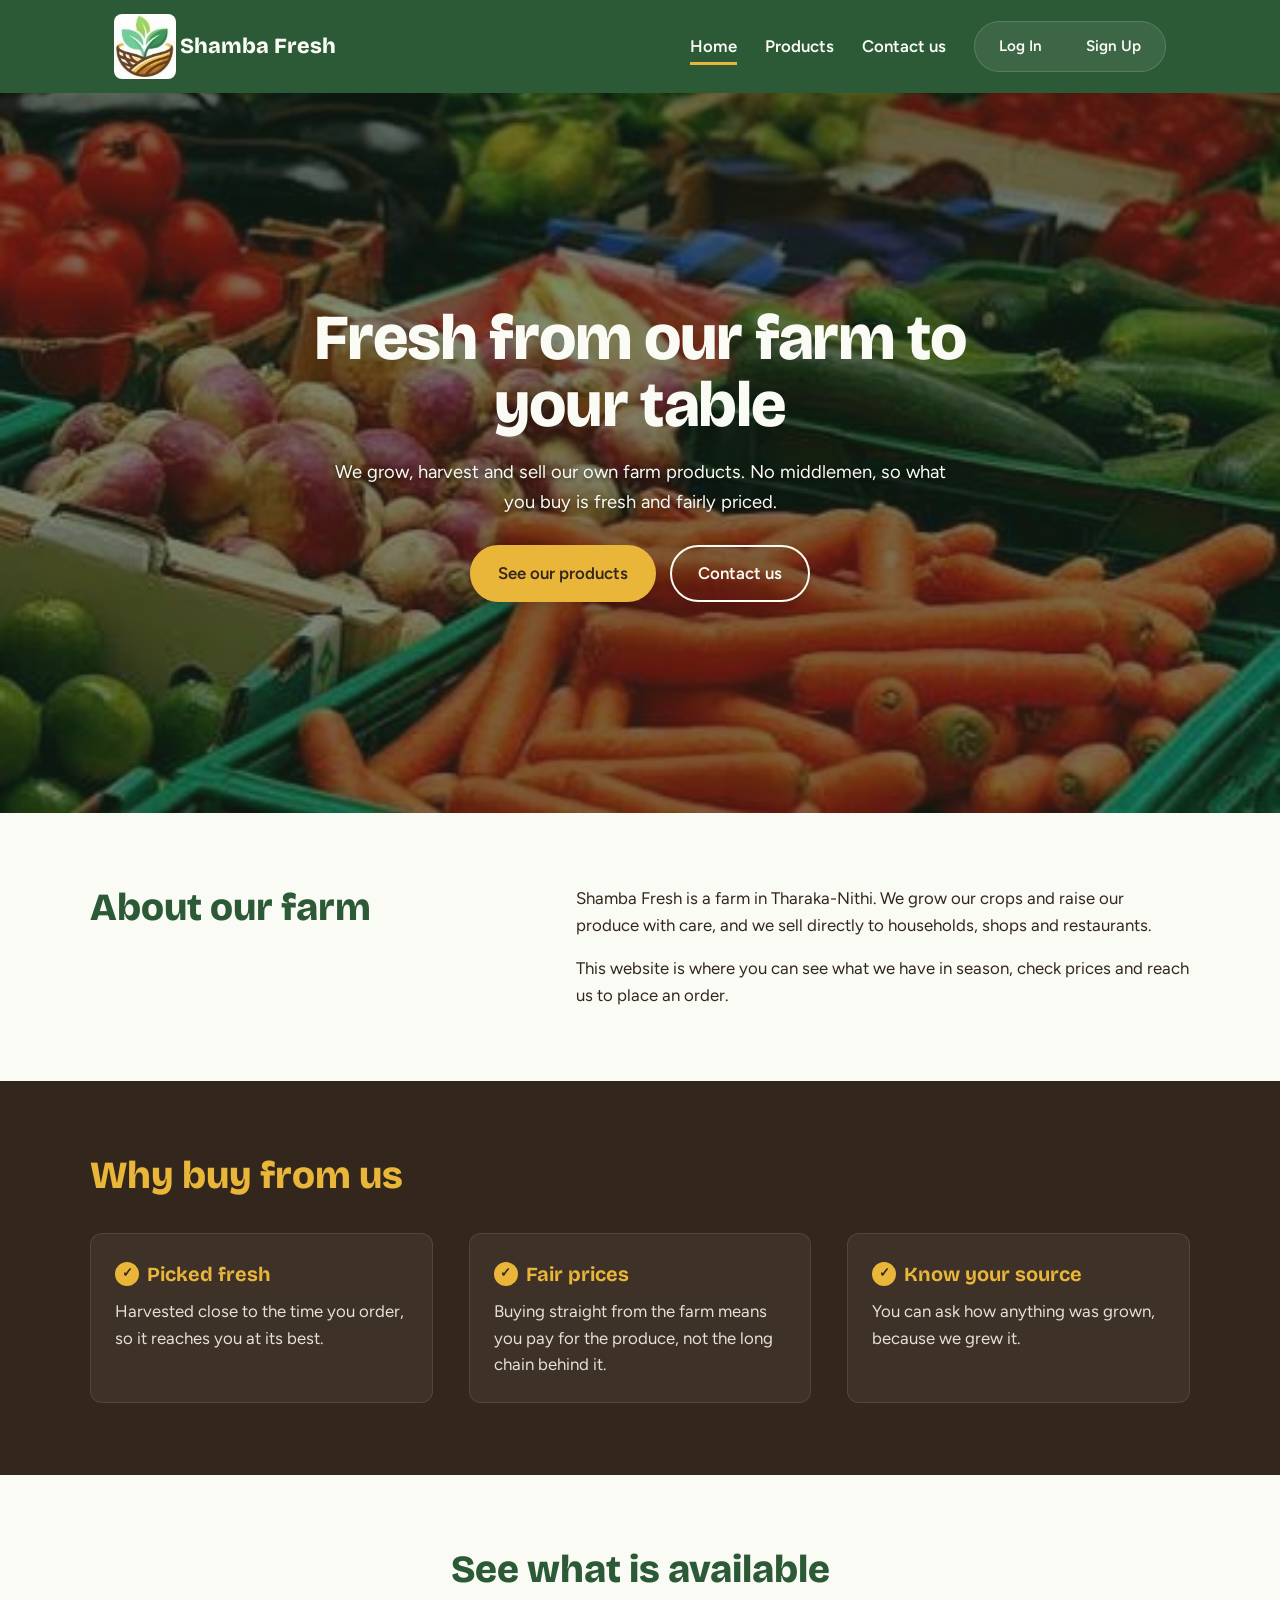
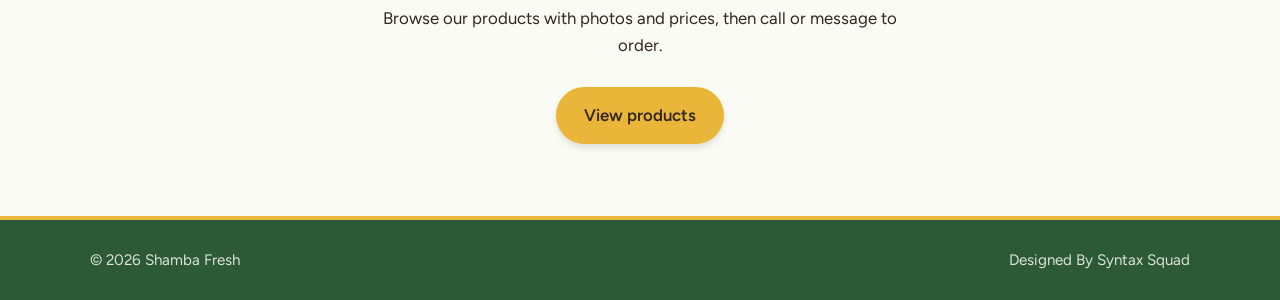
==== index.html @ ff7fd9ae "Initial commit" ====
<!DOCTYPE html>
<html lang="en">
<head>
  <!-- text encoding, so accents and symbols display correctly -->
  <meta charset="UTF-8">
  <!-- makes the page scale properly on phones -->
  <meta name="viewport" content="width=device-width, initial-scale=1">
  <!-- the text shown in the browser tab -->
  <title>Shamba Fresh | Farm products straight from the farm</title>
  <meta name="description" content="Fresh farm products grown and sold directly by our farm. Browse our products and get in touch to order.">
  
  <!-- opens the connection to Google Fonts early so the fonts load faster -->
  <link rel="preconnect" href="https://fonts.googleapis.com">
  <link rel="preconnect" href="https://fonts.gstatic.com" crossorigin>
  <!-- the two fonts: Bricolage Grotesque for headings, Figtree for body text -->
  <link href="https://fonts.googleapis.com/css2?family=Bricolage+Grotesque:wght@600;800&family=Figtree:wght@400;500;600&display=swap" rel="stylesheet">
  
  <!-- the small icon in the browser tab -->
  <link rel="icon" type="image/jpeg" href="assets/images/shambafreshlogo.jpg">
  <!-- all the styling lives in this one file -->
  <link rel="stylesheet" href="css/style.css">
</head>
<body>

  <!-- top bar shown on every public page -->
  <header>
    <div class="bar">
      <!-- logo and site name; links to the home page -->
      <a class="logo" href="index.html" aria-label="Shamba Fresh home">
        <img src="assets/images/shambafreshlogo.jpg" alt="">
        <span>Shamba Fresh</span>
      </a>
      
      <!-- the Menu button, only visible on phones (main.js opens and closes the navigation) -->
      <button class="menu-btn" aria-expanded="false" aria-controls="main-nav">Menu</button>
      
      <!-- the navigation links -->
      <nav id="main-nav" aria-label="Main">
        <ul>
          <!-- the public pages; aria-current marks the page I'm on -->
          <li><a href="index.html" aria-current="page">Home</a></li>
          <li><a href="products.html">Products</a></li>
          <li><a href="contact.html">Contact us</a></li>
          
          <!-- Dashboard (Hidden by default) -->
          <!-- My Dashboard link: hidden until main.js finds a logged in user, then it points to the right dashboard -->
          <li id="nav-dashboard" style="display: none;"><a href="dashboard.html">My Dashboard</a></li>
          
          <!-- Auth Section (Login/Signup) -->
          <!-- Log In / Sign Up: hidden once someone is logged in -->
          <li class="auth-section" id="nav-auth">
            <a href="login.html">Log In</a>
            <a href="signup.html">Sign Up</a>
          </li>

          <!-- Profile Dropdown (Hidden by default) -->
          <!-- avatar button and menu: shown only when logged in -->
          <li id="nav-profile" class="profile-nav" style="display: none;">
            <!-- round button that opens the menu -->
            <button class="profile-btn" id="profile-btn" aria-expanded="false">
              <!-- main.js puts the profile picture or the first letter in here -->
              <span class="avatar" id="user-avatar">U</span>
            </button>
            <!-- the menu under the avatar: My Profile and Log Out -->
            <div class="profile-dropdown" id="profile-dropdown">
              <a href="profile.html">My Profile</a>
              <a href="#" class="logout-link" onclick="logout()">Log Out</a>
            </div>
          </li>
        </ul>
      </nav>
    </div>
  </header>

  <!-- the page's own content starts here -->
  <main>
    <!-- Hero Section -->
    <div class="hero">
      <div class="hero-in">
        <div>
          <h1>Fresh from our farm to your table</h1>
          <p>We grow, harvest and sell our own farm products. No middlemen, so what you buy is fresh and fairly priced.</p>
          <!-- two buttons: browse the products or contact me -->
          <div class="btns">
            <a class="btn main" href="products.html">See our products</a>
            <a class="btn alt" href="contact.html">Contact us</a>
          </div>
        </div>
      </div>
    </div>

    <!-- About Section -->
    <section>
      <div class="wrap about">
        <h2>About our farm</h2>
        <div>
          <p>Shamba Fresh is a farm in Tharaka-Nithi. We grow our crops and raise our produce with care, and we sell directly to households, shops and restaurants.</p>
          <p>This website is where you can see what we have in season, check prices and reach us to place an order.</p>
        </div>
      </div>
    </section>

    <!-- Features Section -->
    <section class="why">
      <div class="wrap">
        <h2>Why buy from us</h2>
        <div class="points">
          <div>
            <h3>Picked fresh</h3>
            <p>Harvested close to the time you order, so it reaches you at its best.</p>
          </div>
          <div>
            <h3>Fair prices</h3>
            <p>Buying straight from the farm means you pay for the produce, not the long chain behind it.</p>
          </div>
          <div>
            <h3>Know your source</h3>
            <p>You can ask how anything was grown, because we grew it.</p>
          </div>
        </div>
      </div>
    </section>

    <!-- Call to Action Section -->
    <section class="cta">
      <div class="wrap">
        <h2>See what is available</h2>
        <p>Browse our products with photos and prices, then call or message to order.</p>
        <a class="btn main" href="products.html">View products</a>
      </div>
    </section>
  </main>

  <!-- bottom bar -->
  <footer>
    <div class="foot">
      <!-- main.js replaces 2026 with the current year -->
      <span>&copy; <span id="year">2026</span> Shamba Fresh</span>
      <span>Designed By Syntax Squad</span>
    </div>
  </footer>

  <!-- scripts load in this order: settings first (config.js), then the shared header code (main.js), then this page's own code -->
  <script src="javascript/config.js"></script>
  <script src="javascript/main.js"></script>
</body>
</html>
---- css/style.css ----
/* ============================================================
   ROOT VARIABLES & GLOBAL RESET
   ============================================================ */
:root {
  --hero-image: url("../assets/images/indexbackground.jpg");
  --leaf: #2c5a37;
  --soil: #33261d;
  --maize: #e9b63a;
  --milk: #fafbf5;
  --sage: #dfe8d2;
  --head: "Bricolage Grotesque", "Trebuchet MS", sans-serif;
  --body: "Figtree", "Segoe UI", Arial, sans-serif;
}

* { box-sizing: border-box; margin: 0; }
html { scroll-behavior: smooth; }

body { 
  font-family: var(--body); 
  color: var(--soil); 
  background: var(--milk); 
  line-height: 1.6; 
  font-size: 1.05rem; 
}

/* --- STICKY FOOTER LAYOUT (Standard Pages) --- */
body:not(.auth-body):not(.dash-body) {
  display: flex;
  flex-direction: column;
  min-height: 100vh;
}
body:not(.auth-body):not(.dash-body) main {
  flex: 1;
}
/* ----------------------------------------------- */

a { color: inherit; }
:focus-visible { outline: 3px solid var(--maize); outline-offset: 3px; }

/* ============================================================
   HEADER & MAIN NAVIGATION
   ============================================================ */
header { background: var(--leaf); color: var(--milk); }
.bar { max-width: 1100px; margin: 0 auto; padding: 14px 24px; display: flex; align-items: center; justify-content: space-between; gap: 16px; flex-wrap: wrap; }
.logo { display: flex; align-items: center; gap: 4px; text-decoration: none; font-family: var(--head); font-weight: 800; font-size: 1.35rem; }
.logo img { height: 65px; width: auto; display: block; border-radius: 8px; }
nav ul { list-style: none; padding: 0; display: flex; align-items: center; gap: 28px; width: 100%; }
nav a { text-decoration: none; font-weight: 600; padding: 6px 0; border-bottom: 3px solid transparent; }
nav a:hover, nav a[aria-current="page"] { border-bottom-color: var(--maize); }
.menu-btn { display: none; background: none; border: 2px solid var(--milk); color: var(--milk); border-radius: 8px; padding: 6px 12px; font: inherit; font-weight: 600; cursor: pointer; transition: .2s; }
.menu-btn:hover, .menu-btn:focus { background: rgba(255,255,255,.1); }

/* Auth Navigation Section */
.auth-section {
  display: flex;
  align-items: center;
  background: rgba(255, 255, 255, 0.08);
  border: 1px solid rgba(255, 255, 255, 0.15);
  border-radius: 999px;
  padding: 4px;
  gap: 4px;
  margin-left: auto;
}
.auth-section a { padding: 8px 20px; border-radius: 999px; border-bottom: none !important; font-size: 0.95rem; font-weight: 600; color: var(--milk); background: transparent; transition: all 0.25s ease; }
.auth-section a:hover { background: var(--maize); color: var(--soil) !important; }

/* ============================================================
   PROFILE DROPDOWN (Top Right)
   ============================================================ */
.profile-nav { position: relative; margin-left: auto; }
.profile-btn { background: none; border: none; cursor: pointer; padding: 0; display: flex; align-items: center; }
.avatar { display: flex; align-items: center; justify-content: center; width: 42px; height: 42px; border-radius: 50%; background: var(--maize); color: var(--soil); font-family: var(--head); font-weight: 800; font-size: 1.3rem; border: 2px solid rgba(255, 255, 255, 0.2); transition: .2s; overflow: hidden; }
.avatar:hover { transform: scale(1.05); border-color: var(--milk); }
.avatar img { width: 100%; height: 100%; object-fit: cover; border-radius: 50%; }

.profile-dropdown { position: absolute; top: 55px; right: 0; background: #fff; border-radius: 8px; box-shadow: 0 10px 25px rgba(0,0,0,.15); min-width: 180px; display: none; flex-direction: column; overflow: hidden; z-index: 100; border: 1px solid rgba(0,0,0,.05); }
.profile-dropdown.show { display: flex; }
.profile-dropdown a { padding: 12px 16px; text-decoration: none; color: var(--soil); font-weight: 600; font-size: 0.95rem; border-bottom: 1px solid #eee; text-align: left; border-bottom: none !important; }
.profile-dropdown a:hover { background: var(--sage); color: var(--leaf); }
.profile-dropdown a.logout-link { color: #c0392b; border-top: 1px solid #eee; }
.profile-dropdown a.logout-link:hover { background: #fdf2f2; }

/* ============================================================
   HERO, SECTIONS & FOOTER (Landing Page)
   ============================================================ */
.hero { min-height: 80vh; display: flex; align-items: center; background-color: var(--leaf); background-image: linear-gradient(rgba(20,40,26,.55), rgba(20,40,26,.55)), var(--hero-image); background-size: cover; background-position: center; background-repeat: no-repeat; color: var(--milk); }
.hero-in { width: 100%; max-width: 820px; margin: 0 auto; padding: 96px 24px; text-align: center; }
h1 { font-family: var(--head); font-weight: 800; font-size: clamp(2.3rem, 5.5vw, 4rem); line-height: 1.05; letter-spacing: -.02em; color: var(--milk); }
.hero p { margin: 20px auto 0; max-width: 52ch; font-size: 1.15rem; text-shadow: 0 2px 4px rgba(0,0,0,.5); }

section { padding: 72px 24px; }
.wrap { max-width: 1100px; margin: 0 auto; }
h2 { font-family: var(--head); font-weight: 800; font-size: clamp(1.7rem, 3.5vw, 2.4rem); line-height: 1.15; color: var(--leaf); }

.about { display: grid; grid-template-columns: 1fr 1.4fr; gap: 48px; }
.about p { max-width: 62ch; }
.about p + p { margin-top: 16px; }

.why { background: var(--soil); color: var(--milk); }
.why h2 { color: var(--maize); }
.points { margin-top: 36px; display: grid; grid-template-columns: repeat(3, 1fr); gap: 36px; }
.points > div { background: rgba(255,255,255,.05); padding: 24px; border-radius: 12px; border: 1px solid rgba(255,255,255,.1); transition: .2s; }
.points > div:hover { transform: translateY(-5px); }
.points h3 { font-family: var(--head); font-size: 1.25rem; margin-bottom: 8px; color: var(--maize); display: flex; align-items: center; gap: 8px; }
.points h3::before { content: "✓"; background: var(--maize); color: var(--soil); border-radius: 50%; width: 24px; height: 24px; display: inline-flex; align-items: center; justify-content: center; font-size: .8rem; }
.points p { color: #e6e0d6; }

.cta { text-align: center; }
.cta p { margin: 14px auto 28px; max-width: 50ch; }
.cta .btn.main { background: var(--maize); border-color: var(--maize); color: var(--soil); }
.cta .btn.main:hover { background: var(--leaf); border-color: var(--leaf); color: var(--milk); }

footer { background: var(--leaf); color: var(--milk); padding: 28px 24px; border-top: 4px solid var(--maize); }
.foot { max-width: 1100px; margin: 0 auto; display: flex; justify-content: space-between; gap: 16px; flex-wrap: wrap; font-size: .95rem; opacity: .85; }

/* ============================================================
   BUTTONS
   ============================================================ */
.btns { margin-top: 28px; display: flex; gap: 14px; flex-wrap: wrap; justify-content: center; }
.btn { display: inline-block; padding: 13px 26px; border-radius: 999px; font-weight: 600; text-decoration: none; border: 2px solid var(--leaf); transition: .2s; box-shadow: 0 4px 6px rgba(0,0,0,.1); cursor: pointer; font-family: var(--body); }
.btn:hover { transform: translateY(-2px); box-shadow: 0 6px 12px rgba(0,0,0,.15); }
.btn.main { background: var(--leaf); color: var(--milk); }
.btn.main:hover { background: var(--soil); border-color: var(--soil); }
.btn.alt:hover { background: var(--leaf); color: var(--milk); }
.btn.danger { background: #c0392b; border-color: #c0392b; color: #fff; }
.btn.danger:hover { background: #a93226; border-color: #a93226; }
.btn.small { padding: 6px 14px; font-size: 0.85rem; }
.hero .btn.main { background: var(--maize); border-color: var(--maize); color: var(--soil); }
.hero .btn.main:hover { background: var(--milk); border-color: var(--milk); }
.hero .btn.alt { border-color: var(--milk); color: var(--milk); }
.hero .btn.alt:hover { background: var(--milk); color: var(--leaf); }

/* ============================================================
   AUTH PAGES (Login / Signup / Profile)
   ============================================================ */
/* Updated layout to look like the modern card in the reference image */
.auth-body { margin: 0; padding: 20px; height: 100vh; overflow: auto; display: flex; align-items: center; justify-content: center; background: #eef2f6; }
.split-layout { display: flex; width: 100%; max-width: 1000px; height: 80vh; min-height: 600px; background: #fff; border-radius: 16px; overflow: hidden; box-shadow: 0 10px 30px rgba(0,0,0,0.1); }
.auth-left { flex: 1; background: linear-gradient(135deg, #2c5a37 0%, #1e3c26 100%); background-size: cover; background-position: center; display: flex; align-items: center; padding: 60px; color: var(--milk); position: relative; }
.auth-left-content { max-width: 450px; z-index: 2; }
.auth-left h1 { font-family: var(--head); font-size: clamp(2.5rem, 4vw, 3.5rem); font-weight: 800; line-height: 1.1; margin-bottom: 20px; color: var(--maize); }
.auth-left p { font-size: 1.1rem; line-height: 1.6; opacity: 0.9; }
.auth-right { flex: 1; background: #fff; display: flex; align-items: center; justify-content: center; padding: 40px; overflow-y: auto; }
.auth-form-container { width: 100%; max-width: 400px; }
.auth-form-container h2 { font-family: var(--head); font-size: 2.2rem; color: var(--soil); margin-bottom: 8px; }
.auth-form-container .subtitle { color: #666; margin-bottom: 30px; font-size: 0.95rem; }

.input-group { display: flex; flex-direction: column; gap: 6px; margin-bottom: 20px; }
.input-group label { font-weight: 600; font-size: 0.9rem; color: var(--soil); }
.input-group input { padding: 14px 16px; border: 1px solid #ccc; border-radius: 8px; font-family: var(--body); font-size: 1rem; transition: .2s; }
.input-group input:focus { outline: none; border-color: var(--leaf); box-shadow: 0 0 0 3px rgba(44,90,55,.15); }
.form-options { margin-bottom: 24px; }
.checkbox-label { display: flex; align-items: center; gap: 8px; font-size: 0.85rem; color: #666; cursor: pointer; }
.checkbox-label input { accent-color: var(--leaf); width: 16px; height: 16px; }
.auth-submit { width: 100%; cursor: pointer; font-size: 1.05rem; padding: 14px; }
.auth-footer { text-align: center; margin-top: 24px; font-size: 0.9rem; color: #666; }
.auth-footer a { color: var(--leaf); font-weight: 600; text-decoration: none; }
.auth-footer a:hover { text-decoration: underline; }
.feedback { font-size: 0.85rem; margin-top: 4px; display: none; font-weight: 600; }
.feedback.error { color: #d93025; display: block; }
/* NEW: Success feedback style */
.feedback.success { color: #2c5a37; display: block; }

.back-home { position: absolute; top: 24px; left: 24px; z-index: 10; color: var(--milk); background: rgba(0, 0, 0, 0.4); backdrop-filter: blur(4px); padding: 8px 16px; border-radius: 999px; text-decoration: none; font-weight: 600; font-size: 0.9rem; transition: .2s; }
.back-home:hover { background: var(--maize); color: var(--soil); }

/* Role Selector & Farmer Signup Fields */
.role-selector { display: flex; gap: 10px; margin-bottom: 20px; }
.role-selector label { flex: 1; cursor: pointer; }
.role-selector input[type="radio"] { display: none; }
.role-selector span { display: block; text-align: center; padding: 10px; border: 2px solid #ccc; border-radius: 8px; font-weight: 600; color: #666; transition: .2s; font-size: 0.9rem; }
.role-selector input[type="radio"]:checked + span { border-color: var(--leaf); background: rgba(44, 90, 55, 0.05); color: var(--leaf); }

.farmer-fields { display: none; }
.farmer-fields.show { display: block; }
.form-group-title { font-family: var(--head); color: var(--leaf); font-size: 1.05rem; margin: 4px 0 14px; padding-bottom: 6px; border-bottom: 1px solid rgba(44,90,55,.2); }
.input-group select { padding: 14px 16px; border: 1px solid #ccc; border-radius: 8px; font-family: var(--body); font-size: 1rem; background: #fff; transition: .2s; }
.input-group select:focus { outline: none; border-color: var(--leaf); box-shadow: 0 0 0 3px rgba(44,90,55,.15); }
.hint { font-size: 0.8rem; color: #666; }

.payout-info { margin-top: 18px; padding: 12px 16px; border-left: 4px solid var(--maize); background: rgba(255,255,255,.1); border-radius: 6px; font-size: 0.95rem; }
.payout-info:empty { display: none; }

.farmer-only { display: none; }
.farmer-mode .farmer-only { display: block; }
.auth-right.signup-mode { align-items: flex-start; padding-top: 12px; }
.auth-right.signup-mode .auth-form-container { margin: 0 auto; padding: 12px 0 40px; }
.farmer-mode .role-selector { display: none; }

/* Profile Avatar Upload */
.avatar-upload-section {
  display: flex;
  align-items: center;
  gap: 20px;
  margin-bottom: 30px;
  padding-bottom: 20px;
  border-bottom: 1px solid rgba(0,0,0,0.05);
}
.avatar-preview {
  width: 80px;
  height: 80px;
  border-radius: 50%;
  background: var(--maize);
  color: var(--soil);
  display: flex;
  align-items: center;
  justify-content: center;
  font-family: var(--head);
  font-size: 2.5rem;
  font-weight: 800;
  overflow: hidden;
  border: 3px solid rgba(0,0,0,0.05);
}
.avatar-preview img {
  width: 100%;
  height: 100%;
  object-fit: cover;
}
.avatar-input {
  display: flex;
  flex-direction: column;
}

/* Password Toggle Wrapper */
.password-wrapper { position: relative; display: flex; align-items: center; }
.password-wrapper input { width: 100%; padding-right: 45px !important; }
.toggle-password { position: absolute; right: 12px; background: none; border: none; cursor: pointer; font-size: 1.2rem; color: #666; }
.toggle-password:hover { color: var(--leaf); }

/* Custom Toast Popups */
#toast-container { position: fixed; top: 20px; right: 20px; z-index: 9999; display: flex; flex-direction: column; gap: 10px; }
.toast { padding: 14px 20px; border-radius: 8px; color: white; font-weight: 600; box-shadow: 0 4px 12px rgba(0,0,0,0.15); animation: slideIn 0.3s ease-out forwards; max-width: 350px; }
.toast.error { background: #d93025; }
.toast.success { background: #2c5a37; }
.toast.info { background: #1a73e8; }
@keyframes slideIn { from { transform: translateX(100%); opacity: 0; } to { transform: translateX(0); opacity: 1; } }

/* ============================================================
   PRODUCTS PAGE — Jumia-style Compact Grid
   ============================================================ */
.page-head { background: var(--sage); padding: 60px 24px; text-align: center; }
.page-head h1 { color: var(--leaf) !important; font-size: clamp(2rem, 4vw, 3rem); margin-bottom: 10px; }
.page-head p { color: var(--soil); font-size: 1.1rem; }
.products-section { padding: 40px 24px; background: var(--milk); }

.product-grid { display: grid; grid-template-columns: repeat(auto-fill, minmax(160px, 1fr)); gap: 12px; }
.product-card { background: #fff; border-radius: 6px; overflow: hidden; box-shadow: 0 1px 3px rgba(0,0,0,.06); border: 1px solid rgba(0,0,0,.06); transition: box-shadow .15s, border-color .15s; display: flex; flex-direction: column; }
.product-card:hover { box-shadow: 0 4px 12px rgba(0,0,0,.10); border-color: rgba(0,0,0,.14); }

.product-img { aspect-ratio: 1 / 1; background-size: cover; background-position: center; background-color: var(--sage); position: relative; }

.availability-badge { position: absolute; bottom: 0; left: 0; width: max-content; background: rgba(0, 0, 0, 0.7); color: var(--maize); font-size: 0.75rem; font-weight: 700; padding: 5px 10px; border-top-right-radius: 6px; letter-spacing: 0.02em; line-height: 1.2; pointer-events: none; }
.availability-badge.out { background: rgba(217, 48, 37, 0.9); color: white; }

.product-info { padding: 10px 10px 12px; display: flex; flex-direction: column; flex-grow: 1; }
.product-info h3 { font-family: var(--body); color: var(--soil); font-size: 0.88rem; font-weight: 600; line-height: 1.3; margin-bottom: 2px; display: -webkit-box; -webkit-line-clamp: 2; line-clamp: 2; -webkit-box-orient: vertical; overflow: hidden; }
.product-info .farmer { font-size: 0.72rem; color: #888; margin-bottom: 6px; white-space: nowrap; overflow: hidden; text-overflow: ellipsis; }
.product-info .price { font-weight: 800; color: var(--leaf); font-size: 0.95rem; margin-bottom: 10px; flex-grow: 1; }

.product-card .order-btn { width: 100%; cursor: pointer; font-family: var(--body); padding: 7px 8px; font-size: 0.78rem; font-weight: 600; border-radius: 4px; border: 1px solid var(--leaf); box-shadow: none; background: var(--leaf); color: var(--milk); }
.product-card .order-btn:hover { transform: none; box-shadow: none; background: var(--soil); border-color: var(--soil); }

/* ============================================================
   CONTACT PAGE
   ============================================================ */
.contact-grid { display: grid; grid-template-columns: 1fr 1.2fr; gap: 40px; align-items: stretch; max-width: 1000px; margin: 0 auto; }
.page-head { padding: 3px 10px !important; }
.page-head h1 { margin-bottom: 4px; }
.page-head p { margin: 0; font-size: 1rem; }
.products-section { padding: 20px 24px !important; }

.contact-info h2, .contact-form-container h2 { color: var(--leaf); font-family: var(--head); font-size: 1.4rem; margin-bottom: 4px; }
.contact-info > p, .contact-form-container > p { color: #666; margin-bottom: 15px; font-size: 0.9rem; }

.whatsapp-btn { display: inline-flex; align-items: center; gap: 8px; background: #25D366; color: white; text-decoration: none; padding: 10px 20px; border-radius: 999px; font-weight: 600; font-size: 0.95rem; margin-bottom: 15px; transition: .2s; box-shadow: 0 4px 10px rgba(37, 211, 102, 0.3); }
.whatsapp-btn:hover { transform: translateY(-2px); box-shadow: 0 6px 15px rgba(37, 211, 102, 0.4); color: white; }

.contact-card { display: flex; align-items: center; gap: 12px; background: #fff; padding: 12px; border-radius: 8px; margin-bottom: 10px; border: 1px solid rgba(0,0,0,0.05); box-shadow: 0 2px 10px rgba(0,0,0,0.02); }
.contact-card .icon { font-size: 1.2rem; background: var(--sage); width: 36px; height: 36px; display: flex; align-items: center; justify-content: center; border-radius: 50%; flex-shrink: 0; }
.contact-card h3 { font-family: var(--head); color: var(--soil); font-size: 0.95rem; margin-bottom: 0; }
.contact-card a, .contact-card p { color: #666; text-decoration: none; font-size: 0.9rem; }
.contact-card a:hover { color: var(--leaf); text-decoration: underline; }

.contact-form-container { background: #fff; padding: 24px; border-radius: 12px; box-shadow: 0 10px 30px rgba(0,0,0,0.05); border: 1px solid rgba(0,0,0,0.05); display: flex; flex-direction: column; }
.contact-form-container .input-group { margin-bottom: 12px; gap: 4px; }
.contact-form-container input, .contact-form-container textarea { padding: 10px 14px; font-size: 0.95rem; }
.contact-form-container textarea { min-height: 80px; height: 80px; }

/* ============================================================
   FARMER DASHBOARD (Sidebar Layout)
   ============================================================ */
.dash-body { background: #f4f6f1; min-height: 100vh; display: block; }
.dash-topbar { display: flex; align-items: center; justify-content: space-between; padding: 14px 24px; background: var(--leaf); color: var(--milk); gap: 16px; flex-wrap: wrap; }
.dash-topbar .logo { color: var(--milk); }
.dash-topbar-right { display: flex; align-items: center; gap: 16px; }
.dash-welcome { font-size: 0.95rem; opacity: 0.9; }

.dash-layout { display: grid; grid-template-columns: 240px 1fr; min-height: calc(100vh - 90px); }
.dash-sidebar { background: #fff; border-right: 1px solid rgba(0,0,0,.06); padding: 20px 12px; display: flex; flex-direction: column; gap: 6px; }
.dash-tab { text-align: left; padding: 12px 14px; border-radius: 8px; background: transparent; border: none; font: inherit; font-weight: 600; color: var(--soil); cursor: pointer; transition: .15s; }
.dash-tab:hover { background: var(--sage); }
.dash-tab.active { background: var(--leaf); color: var(--milk); }

/* Sidebar Navigation Divider & Links */
.dash-sidebar-divider { height: 1px; background: rgba(0,0,0,.06); margin: 12px 0; }
.dash-tab.external-link { text-decoration: none; display: block; color: #555; font-weight: 500; font-size: 0.95rem; }
.dash-tab.external-link:hover { color: var(--leaf); background: var(--sage); }

.dash-main { padding: 28px 32px; }
.dash-main h1 { font-family: var(--head); color: var(--leaf); font-size: 1.9rem; margin-bottom: 6px; }
.section-title { margin-top: 32px; font-family: var(--head); color: var(--soil); font-size: 1.15rem; }
.tab-panel { display: none; }
.tab-panel.active { display: block; }
.tab-header { display: flex; align-items: center; justify-content: space-between; gap: 16px; margin-bottom: 16px; flex-wrap: wrap; }

/* Stat Cards */
.stat-grid { margin-top: 18px; display: grid; grid-template-columns: repeat(auto-fit, minmax(180px, 1fr)); gap: 16px; }
.stat-card { background: #fff; border-radius: 12px; padding: 20px; box-shadow: 0 4px 15px rgba(0,0,0,.04); border: 1px solid rgba(0,0,0,.05); display: flex; flex-direction: column; gap: 6px; }
.stat-label { font-size: 0.85rem; color: #666; text-transform: uppercase; letter-spacing: .04em; }
.stat-value { font-family: var(--head); font-size: 2rem; font-weight: 800; color: var(--leaf); }

/* Tables */
.dash-table-wrap { background: #fff; border-radius: 12px; border: 1px solid rgba(0,0,0,.05); box-shadow: 0 4px 15px rgba(0,0,0,.04); overflow: hidden; margin-top: 16px; }
.dash-table-scroll { overflow-x: auto; }
.dash-table { width: 100%; border-collapse: collapse; font-size: 0.95rem; }
.dash-table th, .dash-table td { padding: 12px 16px; text-align: left; border-bottom: 1px solid rgba(0,0,0,.05); vertical-align: middle; }
.dash-table th { background: var(--sage); color: var(--leaf); font-weight: 700; font-size: 0.85rem; text-transform: uppercase; letter-spacing: .03em; }
.dash-table tr:last-child td { border-bottom: none; }
.dash-table tr:hover td { background: #f9fbf6; }
.thumb { width: 56px; height: 56px; object-fit: cover; border-radius: 8px; display: block; }
.empty-note { padding: 24px; color: #666; text-align: center; font-size: 0.95rem; }

/* Status Pills & Dropdowns */
.status-pill { display: inline-block; padding: 4px 10px; border-radius: 999px; font-size: 0.8rem; font-weight: 700; }
.status-pending { background: #fff4d6; color: #8a6d1a; }
.status-paid { background: #d4f1dd; color: #1e6b3a; }
.status-delivered { background: #e2e3e5; color: #495057; }
.status-select { padding: 6px 10px; border-radius: 8px; border: 1px solid #ccc; font-family: var(--body); font-size: 0.9rem; background: #fff; cursor: pointer; }
.status-select:focus { outline: none; border-color: var(--leaf); box-shadow: 0 0 0 3px rgba(44,90,55,.15); }
.dash-form { max-width: 520px; }
.dash-form .input-group { margin-bottom: 16px; }

/* NEW: Modal Styles */
.modal-overlay { position: fixed; top: 0; left: 0; width: 100%; height: 100%; background: rgba(0,0,0,0.5); display: flex; align-items: center; justify-content: center; z-index: 1000; }
.modal-content { background: #fff; padding: 24px; border-radius: 12px; width: 90%; max-width: 400px; box-shadow: 0 10px 30px rgba(0,0,0,0.2); }

/* ============================================================
   MOBILE RESPONSIVENESS (Global)
   ============================================================ */
@media (max-width: 800px) {
  .about, .points { grid-template-columns: 1fr; }
  .hero-in { padding: 64px 24px; }
  .hero { min-height: 70vh; }
  section { padding: 52px 24px; }
  
  /* Mobile Nav */
  .menu-btn { display: block; }
  nav { width: 100%; display: none; }
  nav.open { display: block; }
  nav ul { flex-direction: column; gap: 12px; padding-top: 16px; align-items: flex-start; }
  .auth-section { width: 100%; flex-direction: column; background: none; border: none; padding: 0; margin-left: 0; gap: 10px; margin-top: 10px; }
  .auth-section a { width: 100%; text-align: center; padding: 12px; border: 1px solid rgba(255, 255, 255, 0.3) !important; }

  /* Auth Pages */
  .auth-body { padding: 10px; height: auto; min-height: 100vh; }
  .split-layout { flex-direction: column; height: auto; min-height: auto; border-radius: 12px; }
  .auth-left { display: none; }
  .auth-right { padding: 40px 24px; min-height: 80vh; align-items: flex-start; padding-top: 60px; border-radius: 12px; }
  .back-home { color: var(--soil); background: var(--sage); }
  .auth-right.signup-mode { padding-top: 12px; }
  .auth-right.signup-mode .auth-form-container { padding: 0 0 24px; }

  /* Contact Page */
  .contact-grid { grid-template-columns: 1fr; gap: 20px; }
  .contact-form-container { padding: 20px; }
  .whatsapp-btn { width: 100%; justify-content: center; }
  .page-head { padding: 20px 24px !important; }
  .products-section { padding: 20px 24px !important; }

  /* Dashboard */
  .dash-layout { grid-template-columns: 1fr; }
  .dash-sidebar { flex-direction: row; overflow-x: auto; border-right: none; border-bottom: 1px solid rgba(0,0,0,.06); padding: 10px; gap: 8px; align-items: center; }
  .dash-tab { white-space: nowrap; padding: 10px 14px; }
  .dash-sidebar-divider { width: 1px; height: 24px; margin: 0 8px; align-self: center; }
  .dash-main { padding: 20px 16px; }
  .dash-topbar { padding: 12px 16px; }
  .dash-welcome { font-size: 0.85rem; }
  .dash-main h1 { font-size: 1.5rem; }
}

@media (max-width: 520px) {
  /* Products Grid */
  .product-grid { grid-template-columns: repeat(2, 1fr); gap: 8px; }
  .products-section { padding: 20px 12px; }
}
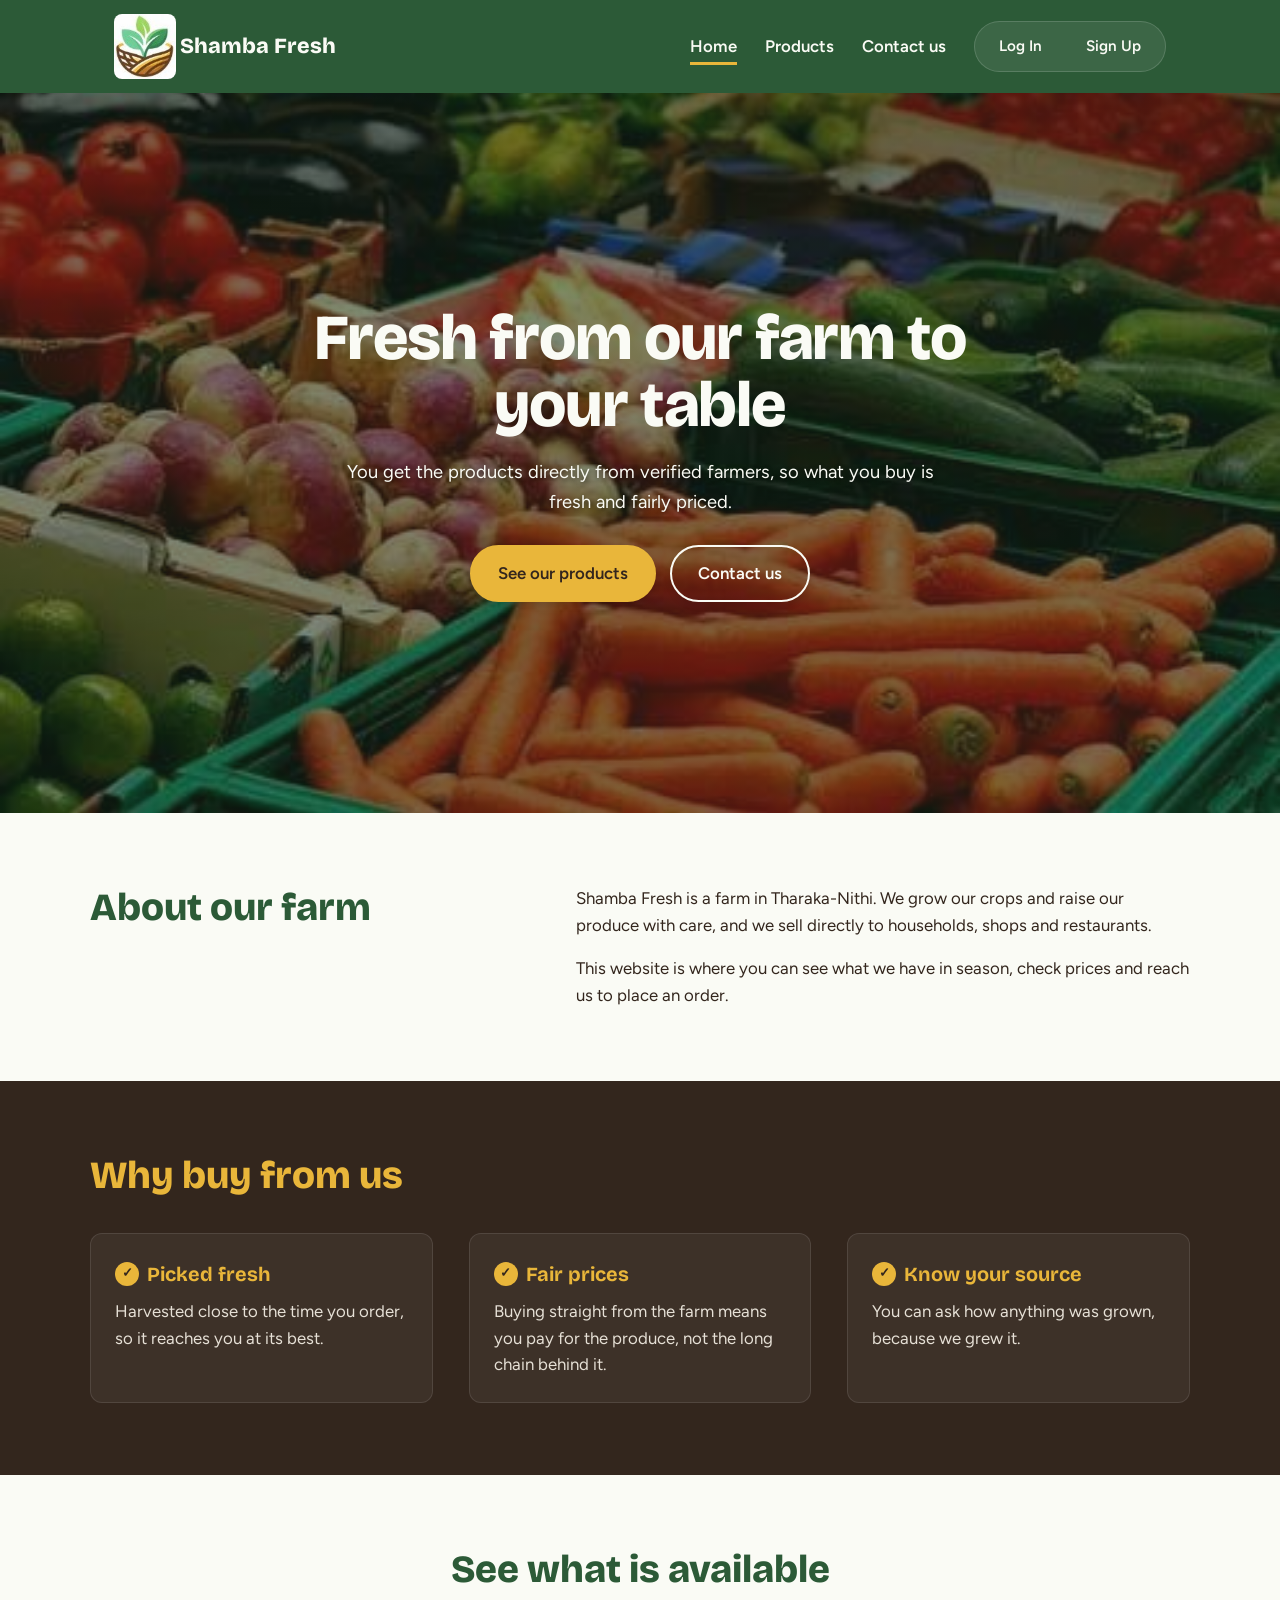
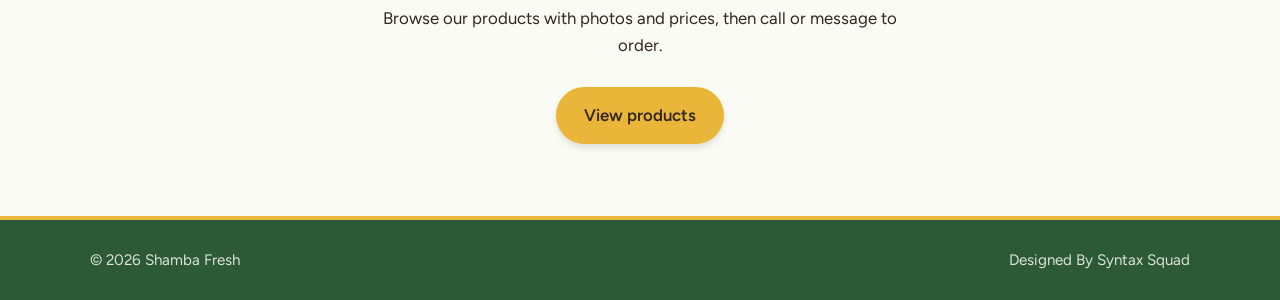
==== commit 7e7d9df3: "fix" ====
--- a/index.html
+++ b/index.html
@@ -79,7 +79,7 @@
       <div class="hero-in">
         <div>
           <h1>Fresh from our farm to your table</h1>
-          <p>We grow, harvest and sell our own farm products. No middlemen, so what you buy is fresh and fairly priced.</p>
+          <p>You get the products directly from verified farmers, so what you buy is fresh and fairly priced.</p>
           <!-- two buttons: browse the products or contact me -->
           <div class="btns">
             <a class="btn main" href="products.html">See our products</a>
--- a/css/style.css
+++ b/css/style.css
@@ -236,7 +236,7 @@
 @keyframes slideIn { from { transform: translateX(100%); opacity: 0; } to { transform: translateX(0); opacity: 1; } }
 
 /* ============================================================
-   PRODUCTS PAGE — Jumia-style Compact Grid
+   PRODUCTS PAGE
    ============================================================ */
 .page-head { background: var(--sage); padding: 60px 24px; text-align: center; }
 .page-head h1 { color: var(--leaf) !important; font-size: clamp(2rem, 4vw, 3rem); margin-bottom: 10px; }
@@ -392,4 +392,72 @@
   /* Products Grid */
   .product-grid { grid-template-columns: repeat(2, 1fr); gap: 8px; }
   .products-section { padding: 20px 12px; }
-}+}
+
+
+/* ============================================================
+   PAYMENTS, CHECKOUT & ORDER STATUS (added)
+   ============================================================ */
+/* the 'hidden' attribute must beat any display style, so a hidden button (e.g. Remove picture) really disappears */
+[hidden] { display: none !important; }
+/* green message style (the red .feedback.error already existed) */
+.feedback.success { color: var(--leaf); display: block; }
+/* greyed-out look for a button that is blocked while a request runs, or the product is sold out */
+.btn:disabled { opacity: .55; cursor: not-allowed; transform: none; box-shadow: none; }
+
+/* order status pills */
+/* badge colour for refunded orders (pending, paid and delivered already had theirs) */
+.status-refunded { background: #fde2e0; color: #a1281d; }
+/* the Pay now / Check payment buttons in the last column of the orders table */
+.table-actions { display: flex; gap: 8px; flex-wrap: wrap; }
+/* message line above the customer's orders table */
+#orders-msg { display: block; margin: 0 0 12px; }
+/* takes no space while there is no message */
+#orders-msg:empty { display: none; }
+
+/* out-of-stock badge on product cards */
+/* grey label on the photo when a product is sold out */
+.availability-badge.out { background: #6b6b6b; color: #fff; }
+/* greyed-out Order button for sold out products */
+.product-card .order-btn:disabled { background: #e4e4e4; border-color: #ccc; color: #888; }
+
+/* checkout */
+/* the green 'Total' bar on the checkout page */
+.order-total-row { display: flex; justify-content: space-between; align-items: center; padding: 14px 16px; margin-bottom: 18px; background: var(--sage); border-radius: 8px; font-size: 1.05rem; }
+/* the amount inside it */
+.order-total-row strong { font-family: var(--head); font-size: 1.4rem; color: var(--leaf); }
+
+/* payment result page */
+/* the card on payment-return.html: everything is centred */
+.result-card { text-align: center; }
+/* result heading size */
+.result-card h2 { font-size: 1.8rem; }
+/* space under the explanation */
+.result-card .subtitle { margin-bottom: 16px; }
+/* the big round icon (tick, exclamation mark or dots) */
+.result-icon { width: 72px; height: 72px; margin: 0 auto 20px; border-radius: 50%; display: flex; align-items: center; justify-content: center; font-size: 2.2rem; font-weight: 800; color: #fff; }
+/* green for success */
+.result-icon.ok { background: var(--leaf); }
+/* red for a problem */
+.result-icon.bad { background: #c0392b; }
+/* amber and pulsing while waiting */
+.result-icon.wait { background: #b8a04a; animation: pulse 1.4s ease-in-out infinite; }
+/* the pulsing animation used by the waiting icon */
+@keyframes pulse { 50% { opacity: .55; } }
+/* the order summary line */
+.result-detail { font-weight: 600; color: var(--soil); margin-bottom: 20px; overflow-wrap: anywhere; }
+/* takes no space while empty */
+.result-detail:empty { display: none; }
+/* row of buttons under the message */
+.result-actions { display: flex; gap: 12px; justify-content: center; flex-wrap: wrap; }
+/* no animation for people who have asked their device to reduce motion */
+@media (prefers-reduced-motion: reduce) { .result-icon.wait { animation: none; } }
+
+
+/* ============================================================
+   PASSWORD EYE ICON (SVG instead of emoji)
+   ============================================================ */
+/* centres the icon inside the click area */
+.toggle-password { display: flex; align-items: center; justify-content: center; padding: 4px; }
+/* icon size; it takes the button's colour (grey, green on hover) through currentColor */
+.toggle-password svg { width: 22px; height: 22px; display: block; }
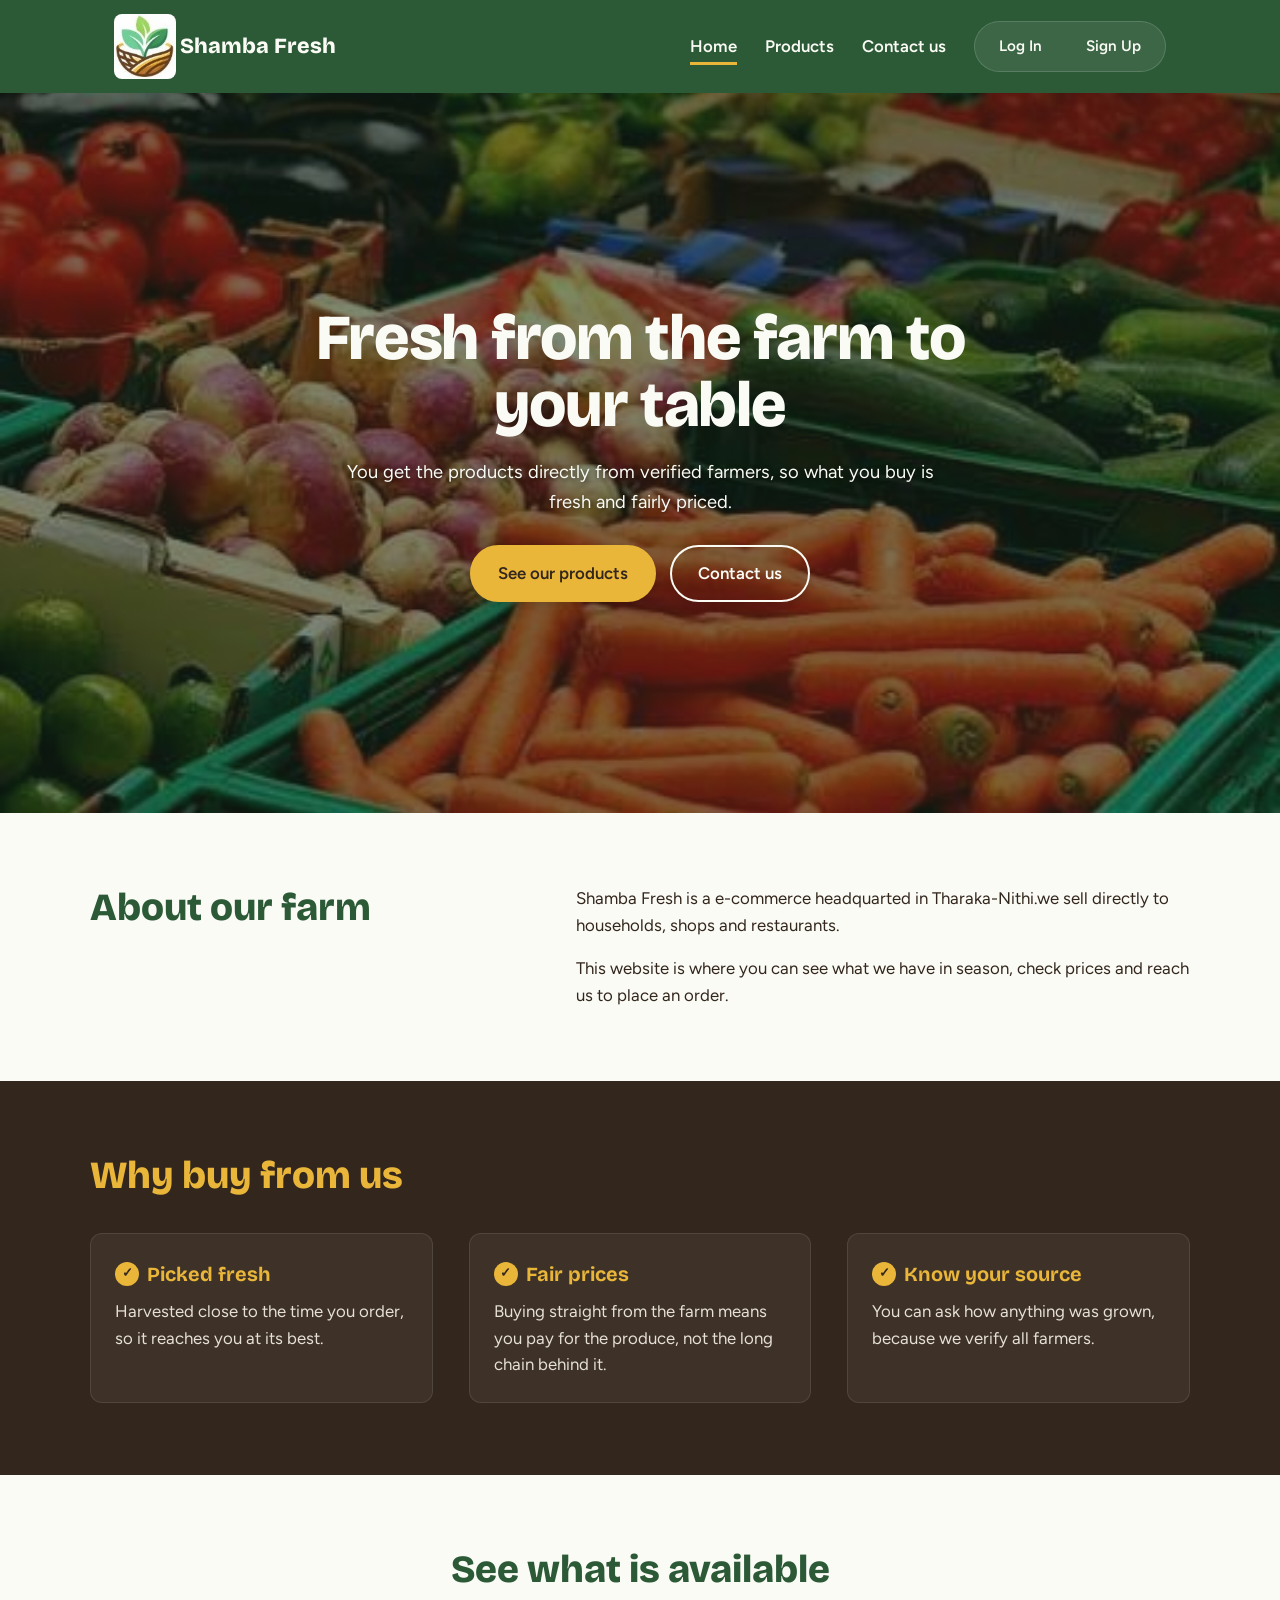
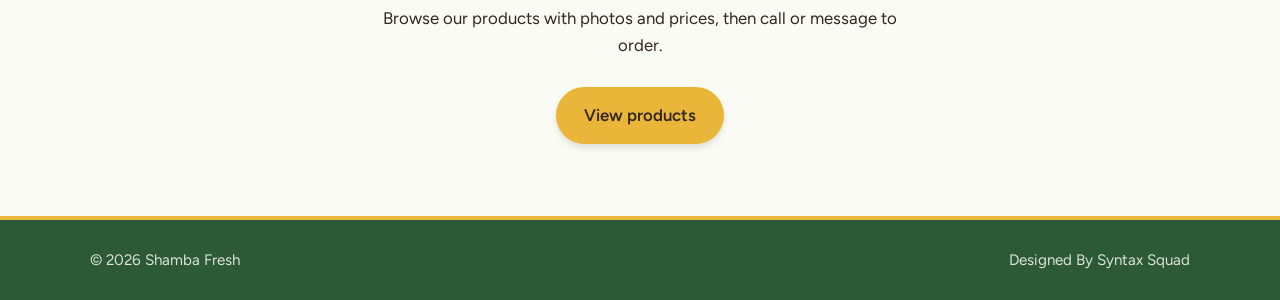
==== commit 62a3985a: "html update" ====
--- a/index.html
+++ b/index.html
@@ -78,7 +78,7 @@
     <div class="hero">
       <div class="hero-in">
         <div>
-          <h1>Fresh from our farm to your table</h1>
+          <h1>Fresh from the farm to your table</h1>
           <p>You get the products directly from verified farmers, so what you buy is fresh and fairly priced.</p>
           <!-- two buttons: browse the products or contact me -->
           <div class="btns">
@@ -94,7 +94,7 @@
       <div class="wrap about">
         <h2>About our farm</h2>
         <div>
-          <p>Shamba Fresh is a farm in Tharaka-Nithi. We grow our crops and raise our produce with care, and we sell directly to households, shops and restaurants.</p>
+          <p>Shamba Fresh is a e-commerce headquarted in Tharaka-Nithi.we sell directly to households, shops and restaurants.</p>
           <p>This website is where you can see what we have in season, check prices and reach us to place an order.</p>
         </div>
       </div>
@@ -115,7 +115,7 @@
           </div>
           <div>
             <h3>Know your source</h3>
-            <p>You can ask how anything was grown, because we grew it.</p>
+            <p>You can ask how anything was grown, because we verify all farmers.</p>
           </div>
         </div>
       </div>
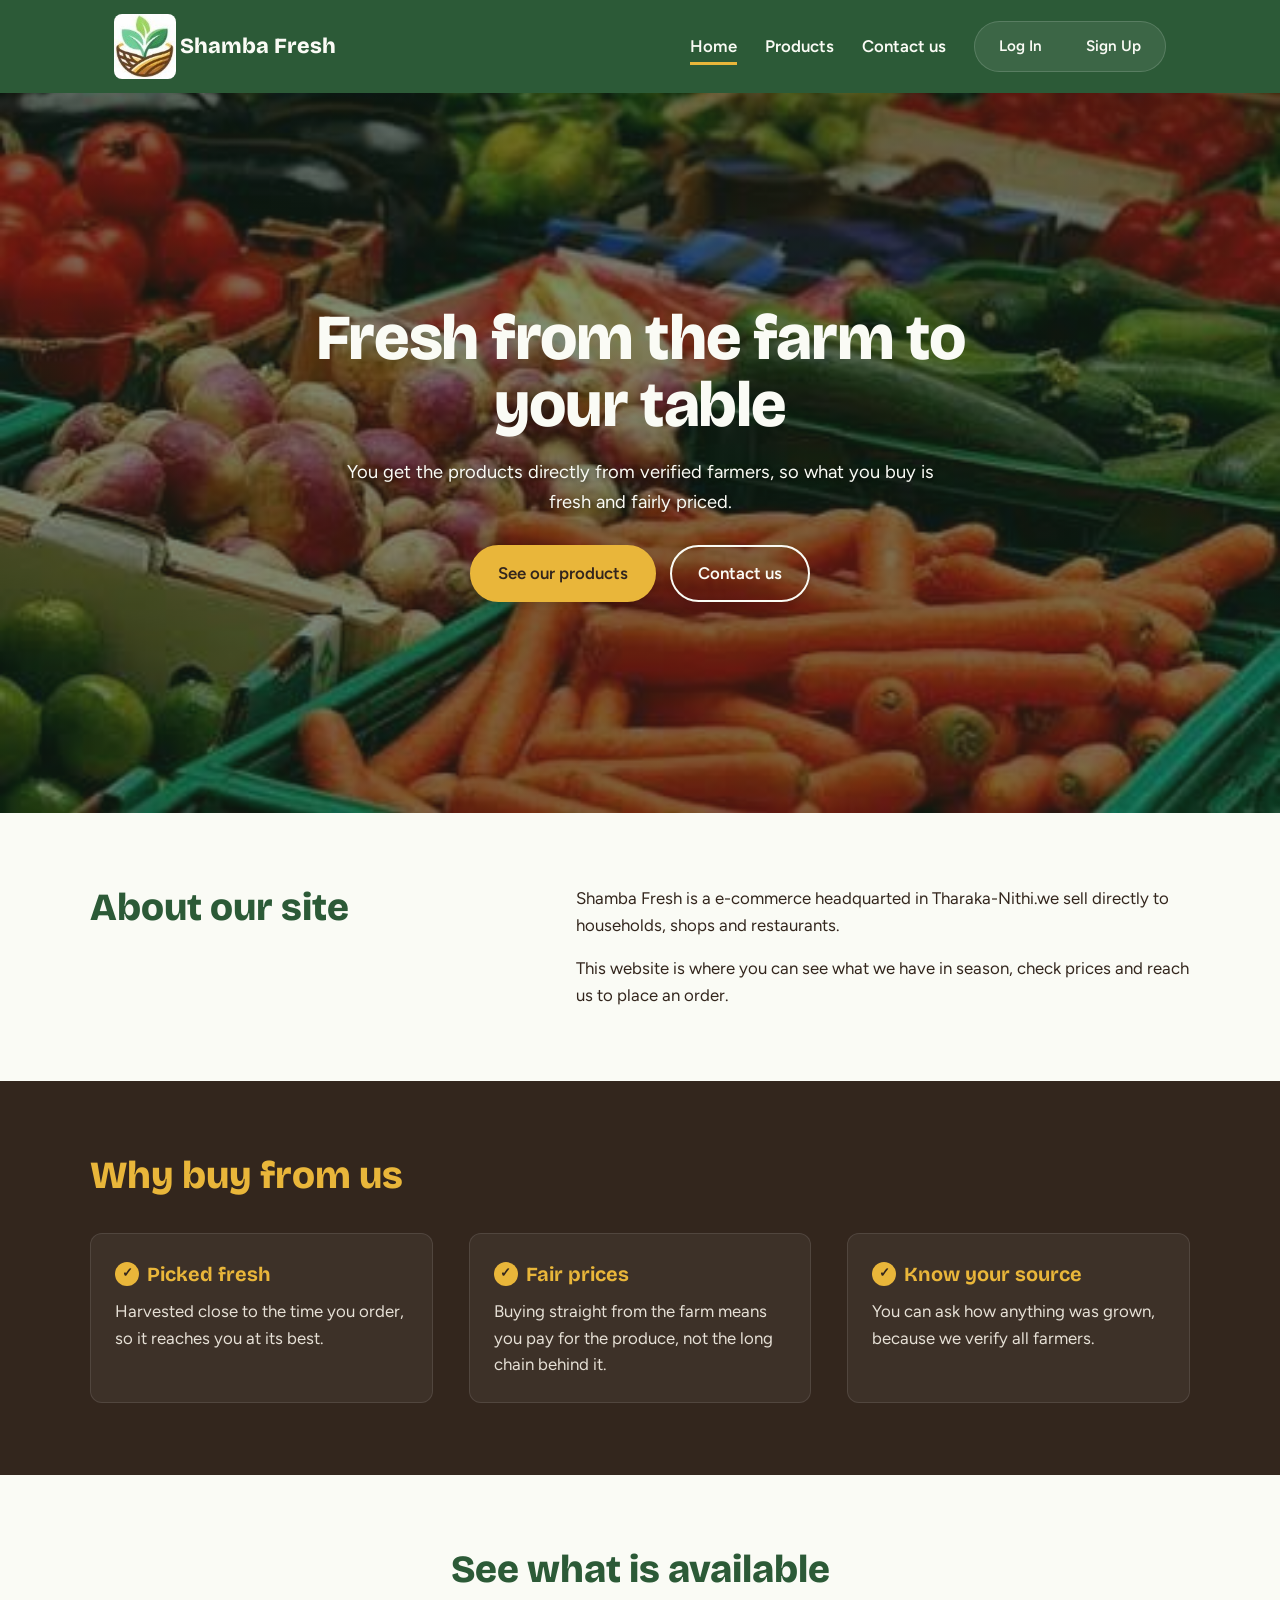
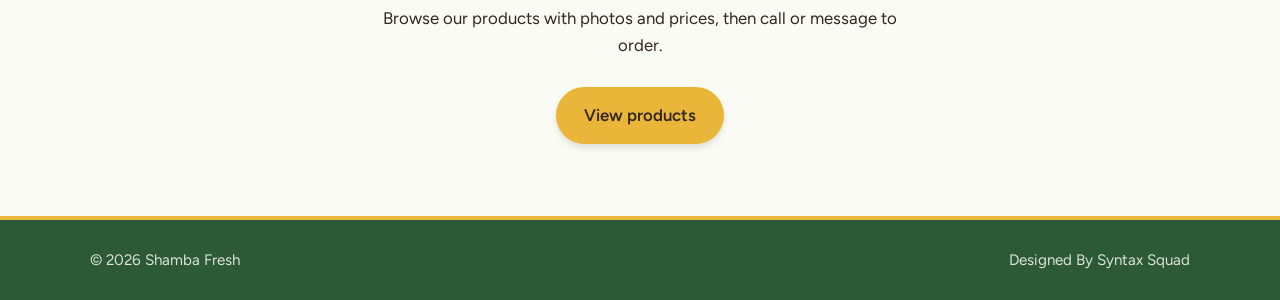
==== commit f788064c: "html update" ====
--- a/index.html
+++ b/index.html
@@ -92,7 +92,7 @@
     <!-- About Section -->
     <section>
       <div class="wrap about">
-        <h2>About our farm</h2>
+        <h2>About our site</h2>
         <div>
           <p>Shamba Fresh is a e-commerce headquarted in Tharaka-Nithi.we sell directly to households, shops and restaurants.</p>
           <p>This website is where you can see what we have in season, check prices and reach us to place an order.</p>
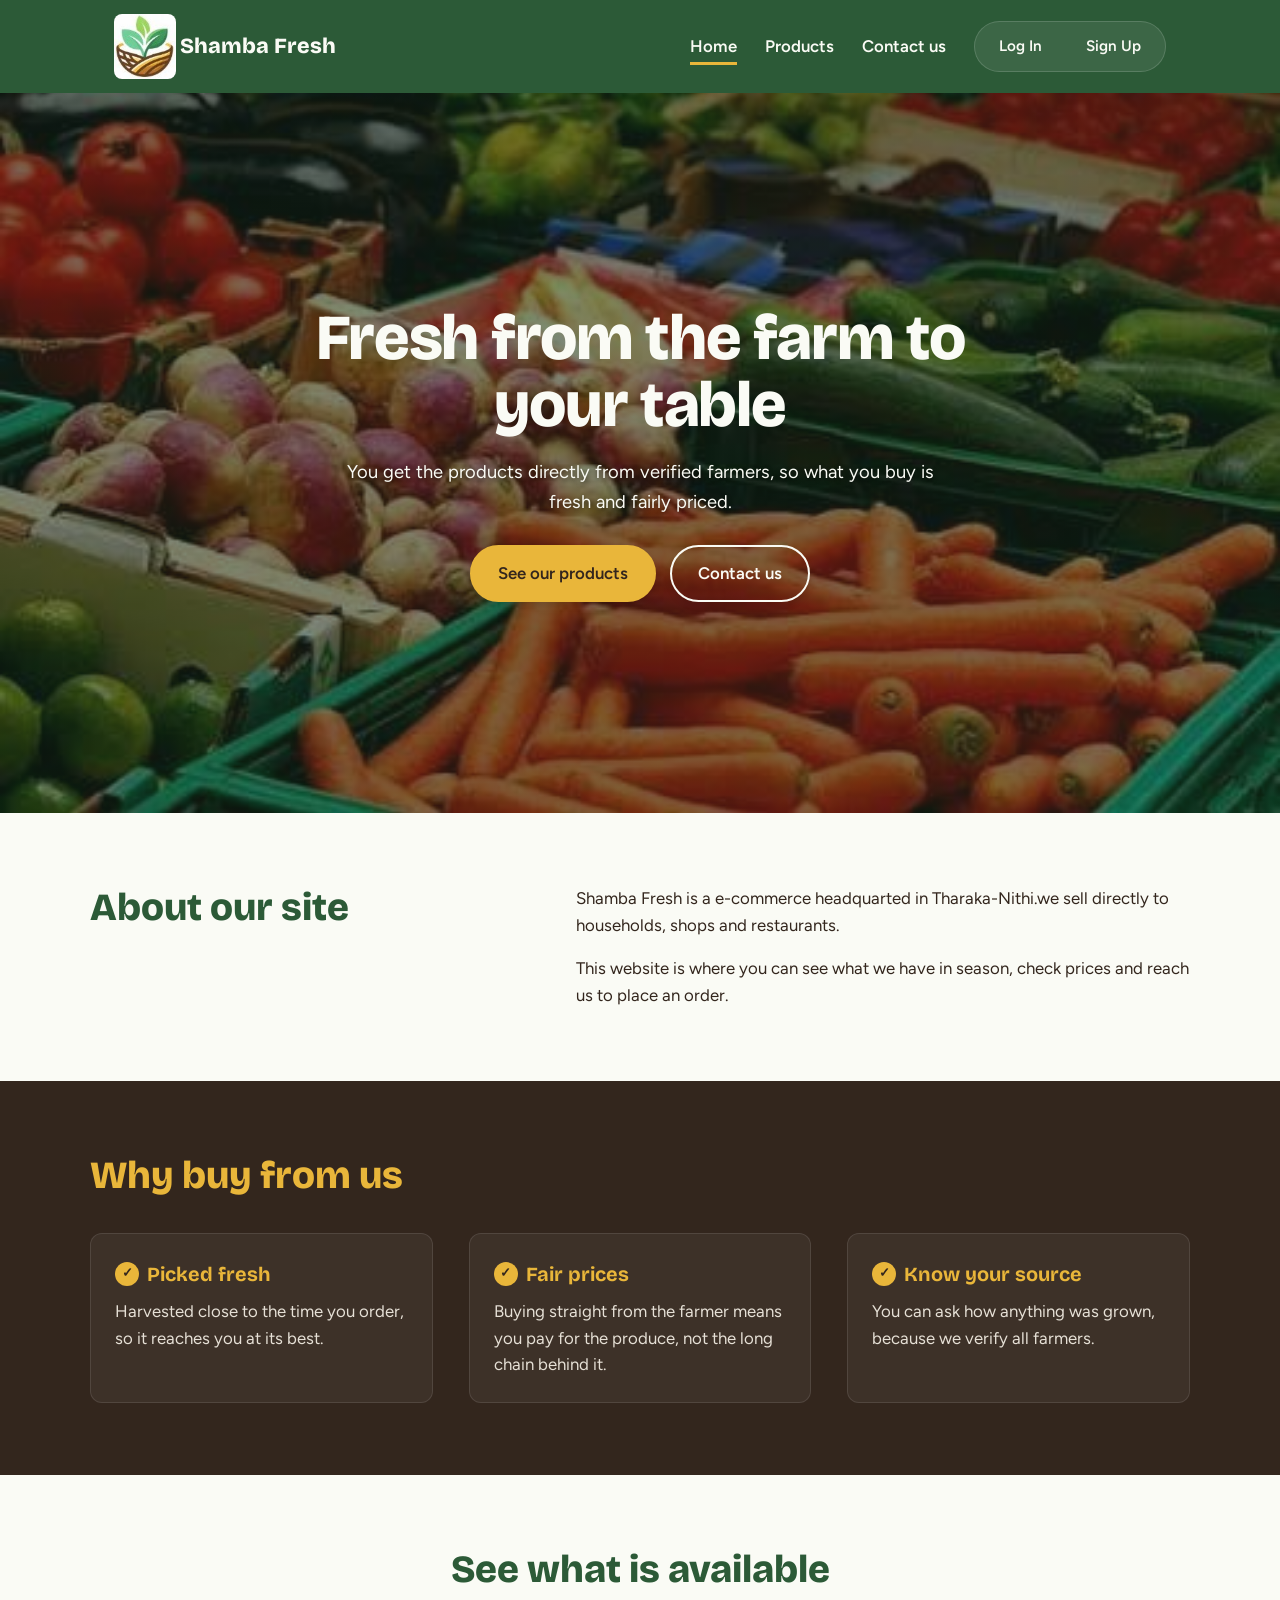
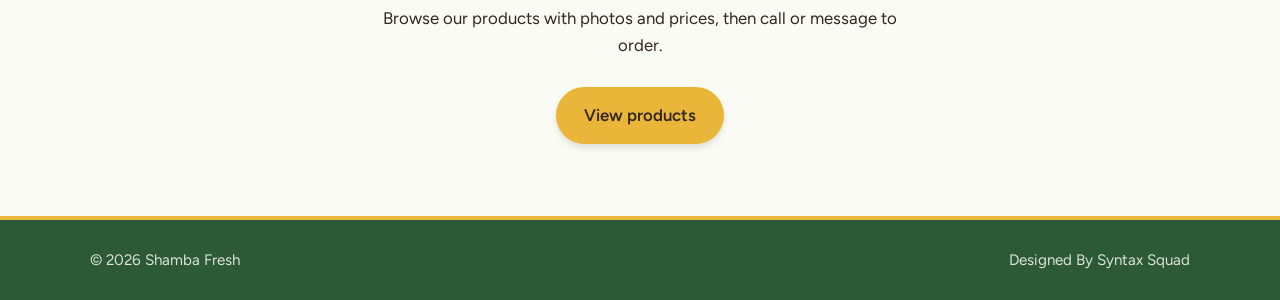
==== commit 24849d28: "html update" ====
--- a/index.html
+++ b/index.html
@@ -111,7 +111,7 @@
           </div>
           <div>
             <h3>Fair prices</h3>
-            <p>Buying straight from the farm means you pay for the produce, not the long chain behind it.</p>
+            <p>Buying straight from the farmer means you pay for the produce, not the long chain behind it.</p>
           </div>
           <div>
             <h3>Know your source</h3>
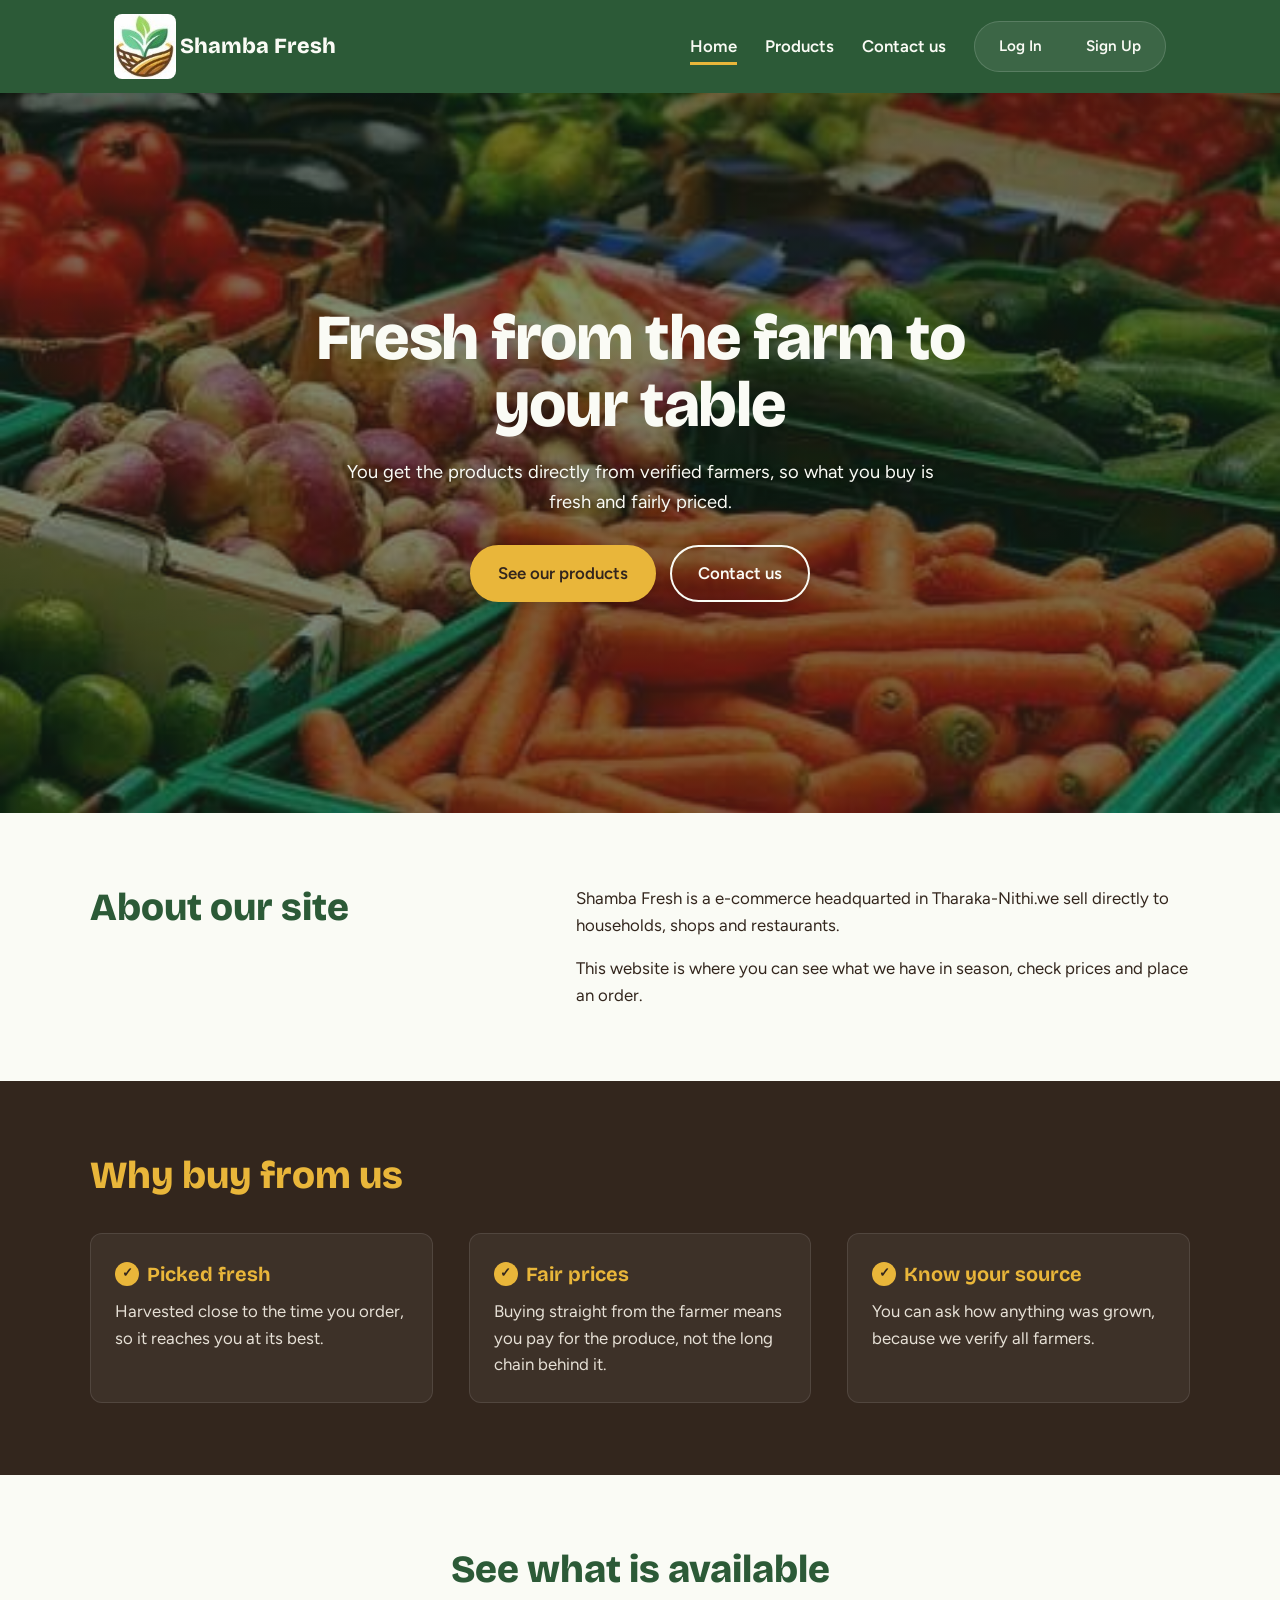
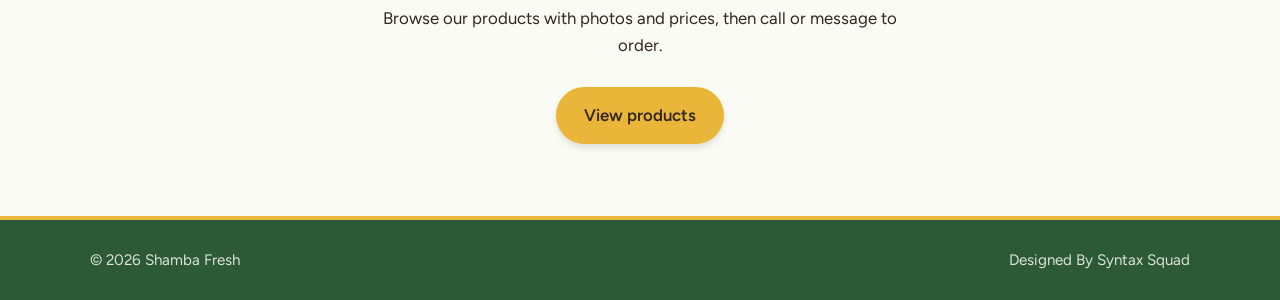
==== commit 0301881b: "update" ====
--- a/index.html
+++ b/index.html
@@ -95,7 +95,7 @@
         <h2>About our site</h2>
         <div>
           <p>Shamba Fresh is a e-commerce headquarted in Tharaka-Nithi.we sell directly to households, shops and restaurants.</p>
-          <p>This website is where you can see what we have in season, check prices and reach us to place an order.</p>
+          <p>This website is where you can see what we have in season, check prices and place an order.</p>
         </div>
       </div>
     </section>
